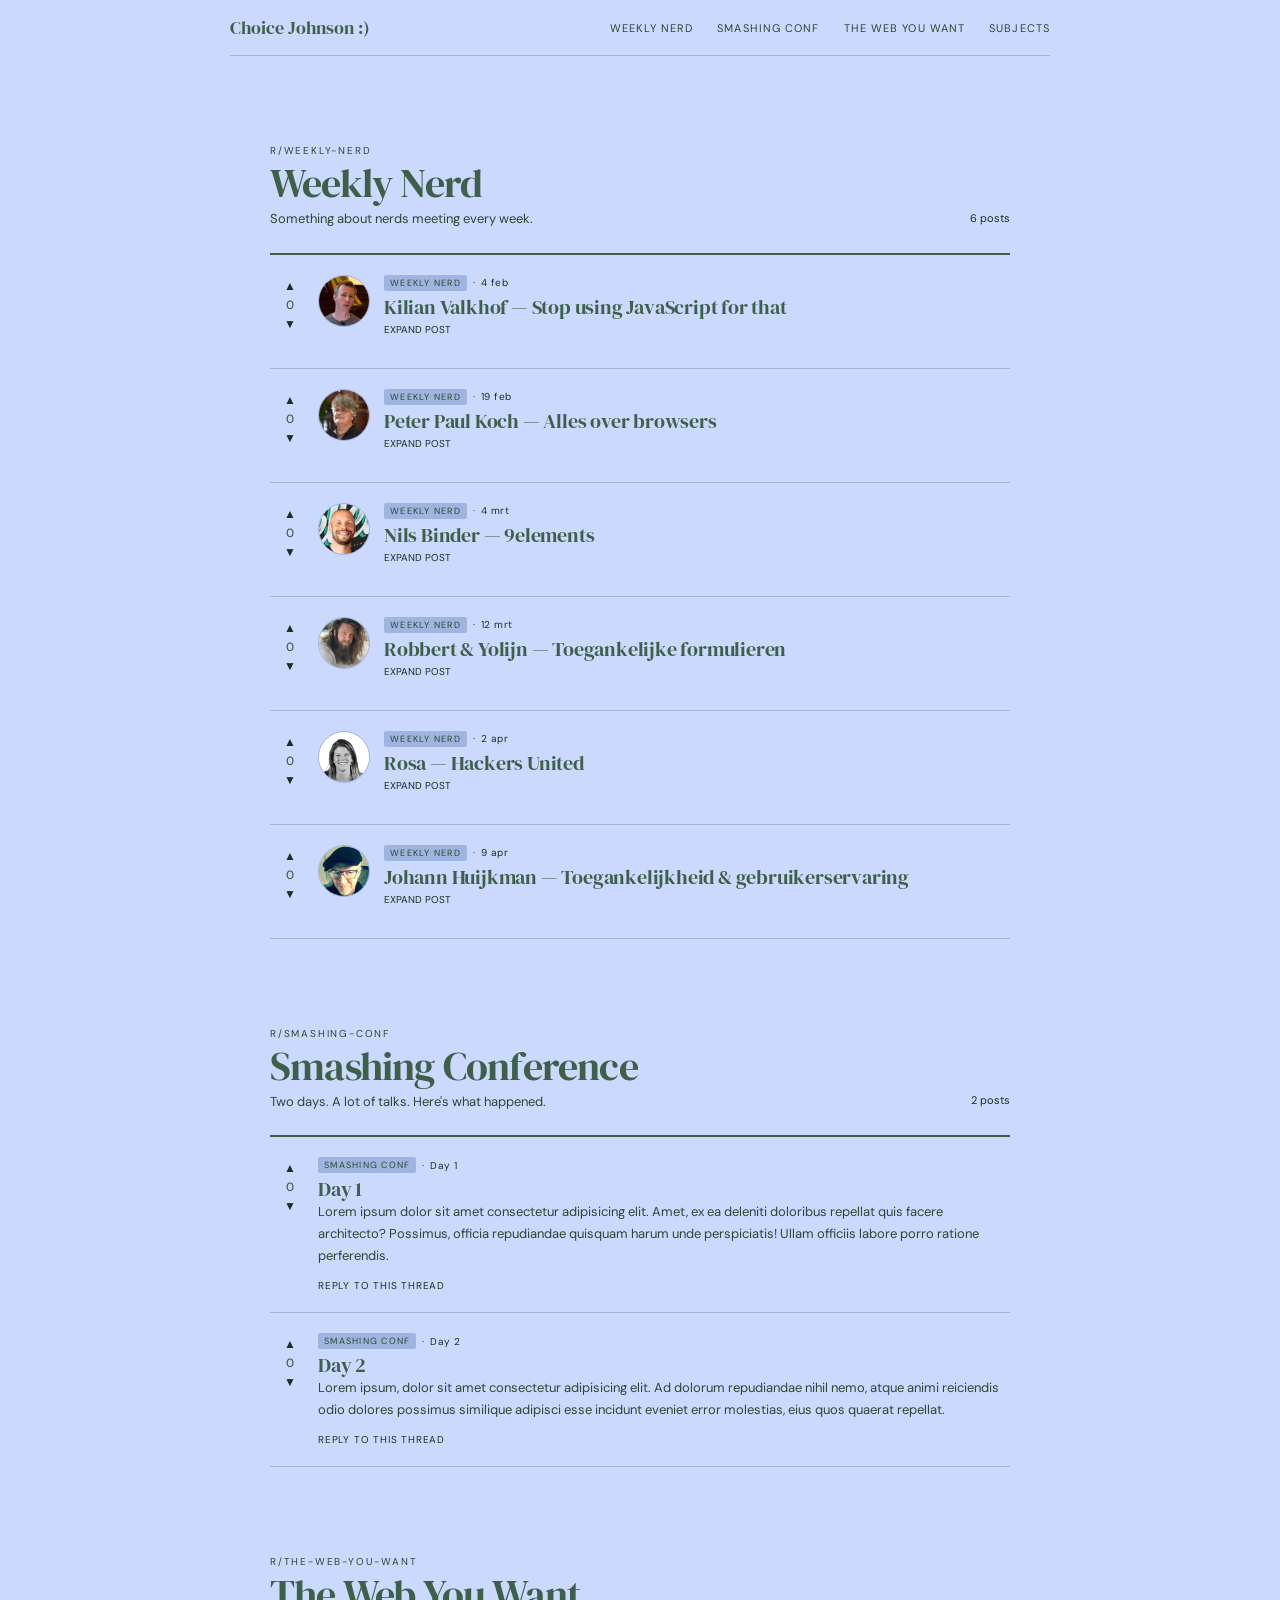
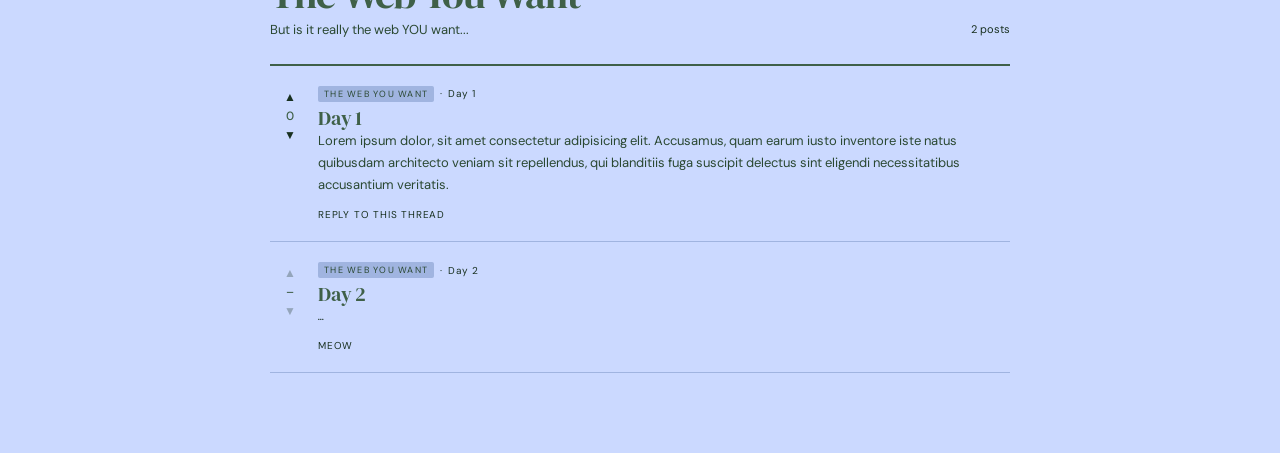
==== forum.html @ 533cb1b2 "13 mei" ====
<!DOCTYPE html>
<html lang="en">
<head>
  <meta charset="UTF-8">
  <meta name="viewport" content="width=device-width, initial-scale=1.0">
  <title>Meesterschap Choice Johnson</title>
  <link rel="preconnect" href="https://fonts.googleapis.com">
  <link rel="preconnect" href="https://fonts.gstatic.com" crossorigin>
  <link href="https://fonts.googleapis.com/css2?family=DM+Serif+Display:ital@0;1&family=DM+Sans:wght@300;400;500&display=swap" rel="stylesheet">
  <link rel="stylesheet" href="styles/forum.css">
  <link rel="icon" type="image/png" href="images/starcj.png">
</head>
<body>
    
  <nav id="nav">
    <a class="nav-logo" href="index.html">Choice Johnson :)</a>
    <div id="nav-links">
      <a class="nav-link" href="#weekly-nerd">Weekly Nerd</a>
      <a class="nav-link" href="#smashing">Smashing Conf</a>
      <a class="nav-link" href="#web-you-want">The Web You Want</a>
      <a class="nav-link" href="subjects.html">Subjects</a>
    </div>
    <input type="checkbox" id="nav-toggle" hidden>
    <label for="nav-toggle-mob" id="nav-hamburger" aria-label="Toggle menu"></label>
  </nav>

  <input type="checkbox" id="nav-toggle-mob" hidden>
  <div id="nav-mobile">
    <a class="nav-mobile-link" href="#weekly-nerd">Weekly Nerd</a>
    <a class="nav-mobile-link" href="#smashing">Smashing Conf</a>
    <a class="nav-mobile-link" href="#web-you-want">The Web You Want</a>
    <a class="nav-mobile-link" href="subjects.html">Subjects</a>
  </div>

  <main id="forum">

    <section class="board" id="weekly-nerd">
      <div class="board-header">
        <div class="board-meta">
          <span class="board-tag">r/weekly-nerd</span>
          <h2 class="board-title">Weekly Nerd</h2>
          <p class="board-desc">Something about nerds meeting every week.</p>
        </div>
        <div class="board-stats">
          <span>6 posts</span>
        </div>
      </div>

      <!-- Post 1 -->
      <article class="post" id="post-nerd-1">
        <div class="vote-col">
          <button class="vote-btn up" aria-label="Upvote" data-post="post-nerd-1" data-dir="up">▲</button>
          <span class="vote-count" data-post="post-nerd-1">0</span>
          <button class="vote-btn down" aria-label="Downvote" data-post="post-nerd-1" data-dir="down">▼</button>
        </div>
        <div class="post-body">
          <details class="post-details" name="nerd">
            <summary class="post-summary">
              <div class="post-header">
                <div class="speaker-photo-wrap">
                    <img src="images/kilian.png" alt="Kilian Valkhof">
                </div>
                <div class="post-meta-wrap">
                  <div class="post-meta">
                    <span class="post-tag">Weekly Nerd</span>
                    <span class="post-dot">·</span>
                    <span class="post-date">4 feb</span>
                  </div>
                  <h3 class="post-title">Kilian Valkhof — Stop using JavaScript for that</h3>
                  <p class="post-expand-hint"></p>
                </div>
              </div>
            </summary>
            <div class="post-notes">
              <p>Gebruik niet automatisch JavaScript voor alles. Veel functionaliteiten kunnen tegenwoordig gewoon met HTML en CSS. Hij verwees naar de Rule of Least Power:</p>
              <ol>
                <li>eerst HTML</li>
                <li>dan CSS</li>
                <li>pas daarna JavaScript</li>
              </ol>
              <p>JavaScript is krachtig, maar ook kwetsbaarder en zwaarder voor browsers.</p>
 
              <h4>Polypane</h4>
              <p>Tool van Kilian die helpt bij responsive design, gratis voor studenten. Ironisch genoeg is het gebouwd met JavaScript — dus hij is niet anti-JS.</p>
 
              <h4>React / JSX</h4>
              <p>Voor React developers: JSX is eigenlijk een dialect van HTML.</p>
 
              <h4>Custom switches</h4>
              <p>Veel developers bouwen switches met JavaScript (divs + onclick), maar dit kan gewoon met HTML/CSS:</p>
              <ul>
                <li><code>checkbox</code> input gebruiken</li>
                <li><code>appearance: none</code> verwijdert standaard styling</li>
                <li><code>::before</code> voor custom styling</li>
                <li><code>:checked</code> voor actieve state</li>
                <li><code>:focus</code> voor toetsenbordgebruik</li>
              </ul>
              <p>Gebruik niet zomaar <code>outline: none</code> zonder alternatief. Safari heeft zelfs een ingebouwde switch-stijl.</p>
 
              <h4>Smooth scrolling / page transitions</h4>
              <p>Vroeger vaak gedaan met jQuery. Nu kan het simpel met CSS: <code>scroll-behavior: smooth</code>. Gebruik ook <code>prefers-reduced-motion</code> voor mensen die gevoelig zijn voor animaties.</p>
 
              <h4>Accordions</h4>
              <p>Gebruik <code>&lt;details&gt;</code> om content te verbergen/tonen en <code>&lt;summary&gt;</code> als de altijd zichtbare klikbare titel. Voordelen: werkt zonder JavaScript, toegankelijker, met CSS aanpasbaar. Je kunt het pijltje aanpassen via <code>::marker</code>.</p>
 
              <h4>Dialog</h4>
              <p><code>&lt;dialog&gt;</code> kan modals vervangen. Nog soms een klein beetje JavaScript nodig, standaard verborgen, kan geanimeerd worden met <code>@starting-style</code>.</p>
 
              <h4>Field sizing</h4>
              <p>Maakt inputvelden automatisch even groot als hun content. Werkt momenteel in Google Chrome en Safari.</p>
 
              <h4>Select styling</h4>
              <p>Select-elementen waren vroeger lastig te stylen. Nieuwe mogelijkheden: <code>::picker(select)</code> en <code>appearance: base-select</code>. Hiermee kun je dropdowns beter stylen zonder functionaliteit te verliezen. Werkt momenteel vooral in Google Chrome.</p>
 
              <h4>Scroll-driven animations</h4>
              <p>Animaties kunnen nu gekoppeld worden aan scrollgedrag via CSS in plaats van JavaScript.</p>
 
              <h4>Belangrijkste takeaway</h4>
              <p>Gebruik JavaScript alleen wanneer het echt nodig is. Moderne HTML en CSS kunnen veel meer dan developers vaak denken.</p>
            </div>
            <div class="post-footer">
              <span class="post-footer-item">Reply to this thread</span>
            </div>
          </details>
        </div>
      </article>

      <!-- Post 2 -->
      <article class="post" id="post-nerd-2">
        <div class="vote-col">
          <button class="vote-btn up" aria-label="Upvote" data-post="post-nerd-2" data-dir="up">▲</button>
          <span class="vote-count" data-post="post-nerd-2">0</span>
          <button class="vote-btn down" aria-label="Downvote" data-post="post-nerd-2" data-dir="down">▼</button>
        </div>
        <div class="post-body">
          <details class="post-details" name="nerd">
            <summary class="post-summary">
              <div class="post-header">
                <div class="speaker-photo-wrap">
                    <img src="images/peter.png" alt="Peter Paul Koch">
                </div>
                <div class="post-meta-wrap">
                  <div class="post-meta">
                    <span class="post-tag">Weekly Nerd</span>
                    <span class="post-dot">·</span>
                    <span class="post-date">19 feb</span>
                  </div>
                  <h3 class="post-title">Peter Paul Koch — Alles over browsers</h3>
                  <p class="post-expand-hint"></p>
                </div>
              </div>
            </summary>
            <div class="post-notes">
              <p>Browsers verbinden gebruikers met het web en moeten verschillende dingen kunnen verwerken:</p>
              <ul>
                <li>HTML → structuur van een pagina</li>
                <li>CSS → styling en layout</li>
                <li>DOM → programmeerbare versie van HTML voor JavaScript</li>
                <li>AOM → toegankelijkheid voor bijvoorbeeld screenreaders</li>
                <li>Browser interface → tabs, zoekbalk etc.</li>
                <li>JavaScript engine → voert JavaScript uit (apart van de rendering engine)</li>
              </ul>
 
              <h4>DOM</h4>
              <p>De DOM is HTML die door JavaScript aangepast kan worden. Als je JavaScript in de browser gebruikt, werk je meestal met de DOM. In Node.js gebruik je meestal geen DOM.</p>
 
              <h4>Parser</h4>
              <p>Een parser leest code (zoals HTML, CSS en JavaScript) en bepaalt wat alles betekent.</p>
 
              <h4>Layout</h4>
              <p>De layout engine bepaalt waar elementen staan en hoe groot ze zijn. Layout opnieuw berekenen kost veel performance en kan zorgen voor verspringende elementen ("popcorn layout").</p>
 
              <h4>Rendering engine</h4>
              <p>Verwerkt HTML en CSS, bouwt de DOM en AOM op en rendert de pagina. Eén rendering engine kan door meerdere browsers worden gebruikt, zoals Blink/Chromium bij:</p>
              <ul>
                <li>Google Chrome</li>
                <li>Microsoft Edge</li>
                <li>Opera</li>
                <li>Arc Browser</li>
              </ul>
 
              <h4>Core vs DOM</h4>
              <ul>
                <li>Core JavaScript = basis van de programmeertaal</li>
                <li>DOM = manier waarop JavaScript HTML-elementen aanpast</li>
              </ul>
 
              <h4>Render blocking</h4>
              <p>CSS en JavaScript kunnen het laden van HTML tijdelijk stoppen. Bij scripts kun je dit verbeteren met:</p>
              <ul>
                <li>normaal script → doe het nu</li>
                <li>defer → doe het later</li>
                <li>async → doe het wanneer het uitkomt</li>
              </ul>
              <p>Gebruik meestal defer of async.</p>
 
              <h4>Backward compatibility</h4>
              <p>Browsers blijven oude code ondersteunen zodat oude websites blijven werken, zoals:</p>
              <ul>
                <li>geen doctype</li>
                <li>&lt;body bgcolor=""&gt;</li>
                <li>&lt;frameset&gt;</li>
              </ul>
 
              <h4>Browser als platform</h4>
              <p>Douglas Crockford noemde browsers: "The most hostile development platforms in the world" — omdat browsers rekening moeten houden met oude systemen, nieuwe technologie, verschillende apparaten en performance.</p>
 
              <h4>Browsergeschiedenis</h4>
              <ul>
                <li>1990: eerste browser door Tim Berners-Lee</li>
                <li>1993: NCSA Mosaic → afbeeldingen</li>
                <li>1994: Netscape Navigator</li>
                <li>1995: Internet Explorer en Opera</li>
                <li>2003: Safari</li>
                <li>2004: Mozilla Firefox</li>
                <li>2008: Google Chrome</li>
                <li>2024: Ladybird</li>
              </ul>
 
              <h4>Kernpunt</h4>
              <p>Browsers lijken simpel, maar doen veel achter de schermen: code lezen, pagina's opbouwen, toegankelijkheid regelen en oude websites blijven ondersteunen.</p>
            </div>
            <div class="post-footer">
              <span class="post-footer-item">Reply to this thread</span>
            </div>
          </details>
        </div>
      </article>

      <!-- Post 3 -->
      <article class="post" id="post-nerd-3">
        <div class="vote-col">
          <button class="vote-btn up" aria-label="Upvote" data-post="post-nerd-3" data-dir="up">▲</button>
          <span class="vote-count" data-post="post-nerd-3">0</span>
          <button class="vote-btn down" aria-label="Downvote" data-post="post-nerd-3" data-dir="down">▼</button>
        </div>
        <div class="post-body">
          <details class="post-details" name="nerd">
            <summary class="post-summary">
              <div class="post-header">
                <div class="speaker-photo-wrap">
                <img src="images/nils.png" alt="Nils Binder">
                </div>
                <div class="post-meta-wrap">
                  <div class="post-meta">
                    <span class="post-tag">Weekly Nerd</span>
                    <span class="post-dot">·</span>
                    <span class="post-date">4 mrt</span>
                  </div>
                  <h3 class="post-title">Nils Binder — 9elements</h3>
                  <p class="post-expand-hint"></p>
                </div>
              </div>
            </summary>
            <div class="post-notes">
              <p>Nils Binder is UX designer en frontend developer bij 9elements. Zijn talk ging over hoe je creativiteit kunt combineren met de meer gestructureerde werkwijze van bedrijven.</p>
 
              <h4>Design tools door de jaren heen</h4>
              <p>Vroeger werden websites vaak ontworpen in Adobe Photoshop, wat minder aansloot op hoe websites daadwerkelijk gebouwd werden. Nu wordt veel gewerkt met Figma, wat meer lijkt op hoe CSS werkt omdat het beter inspeelt op layouts en componenten.</p>
              <p>Hij maakte ook een grap dat Tailwind + ChatGPT + Figma de "holy trinity of boredom" is, omdat veel websites daardoor op elkaar gaan lijken.</p>
 
              <h4>Denk in onderdelen, niet pixels</h4>
              <p>In plaats van obsessief naar pixels te kijken, moet je kijken naar grotere onderdelen en componenten van een design.</p>
              <ul>
                <li>focus op structuur</li>
                <li>focus op herbruikbare onderdelen</li>
                <li>niet op perfecte pixel placement</li>
              </ul>
 
              <h4>CSS Grid & whitespace</h4>
              <p>Hij liet zien hoe je de <code>fr</code> unit in CSS Grid kunt gebruiken om witruimte beter te verdelen binnen layouts. Dit maakt layouts flexibeler.</p>
 
              <h4>Creatieve CSS voorbeelden</h4>
              <p>Hij liet een soort flipbook-effect zien dat gemaakt werd met afbeeldingen, CSS animations en de <code>steps()</code> function. Dit zorgde voor een frame-by-frame animatie effect.</p>
 
              <h4>Subgrid</h4>
              <p>Hij besprak ook subgrid: een grid binnen een ander grid waardoor child elementen dezelfde grid structuur kunnen volgen. Dit helpt bij consistente layouts.</p>
 
              <h4>Handige selectors</h4>
              <p>De CSS <code>::first-line</code> selector kwam ook voorbij. Hiermee kun je alleen de eerste regel van tekst stylen.</p>
 
              <h4>View Transitions</h4>
              <p>Hij noemde ook de View Transitions API, waarmee je soepelere overgangen tussen verschillende pagina's kunt maken.</p>
 
              <h4>Websites/projecten</h4>
              <ul>
                <li>bonabry.de</li>
                <li>9elements / bonamic.de</li>
              </ul>
 
              <h4>Belangrijkste takeaway</h4>
              <p>CSS wordt steeds krachtiger waardoor je creatievere websites kunt maken zonder afhankelijk te zijn van zware design tools of JavaScript. Denk meer in systemen en componenten in plaats van losse pixels.</p>
            </div>
            <div class="post-footer">
              <span class="post-footer-item">Reply to this thread</span>
            </div>
          </details>
        </div>
      </article>

      <!-- Post 4 -->
      <article class="post" id="post-nerd-4">
        <div class="vote-col">
          <button class="vote-btn up" aria-label="Upvote" data-post="post-nerd-4" data-dir="up">▲</button>
          <span class="vote-count" data-post="post-nerd-4">0</span>
          <button class="vote-btn down" aria-label="Downvote" data-post="post-nerd-4" data-dir="down">▼</button>
        </div>
        <div class="post-body">
          <details class="post-details" name="nerd">
            <summary class="post-summary">
              <div class="post-header">
                <div class="speaker-photo-wrap">
                    <img src="images/robbert.png" alt="Robbert">
                </div>
                <div class="post-meta-wrap">
                  <div class="post-meta">
                    <span class="post-tag">Weekly Nerd</span>
                    <span class="post-dot">·</span>
                    <span class="post-date">12 mrt</span>
                  </div>
                  <h3 class="post-title">Robbert & Yolijn — Toegankelijke formulieren</h3>
                  <p class="post-expand-hint"></p>
                </div>
              </div>
            </summary>
            <div class="post-notes">
              <p>Een formulier moet een duidelijke flow hebben:</p>
              <ol>
                <li>introductie/uitleg</li>
                <li>benodigde informatie invullen</li>
                <li>gebruiker laat gegevens controleren</li>
                <li>foutmeldingen tonen na verzenden</li>
                <li>duidelijke bevestiging na succesvolle verzending</li>
              </ol>
 
              <h4>Introductie</h4>
              <p>Maak vooraf duidelijk:</p>
              <ul>
                <li>hoe lang het formulier duurt (bijv. 5 minuten)</li>
                <li>hoeveel stappen er zijn (Stap 1 van 4)</li>
                <li>of gebruikers nog documenten moeten opsturen</li>
              </ul>
              <p>De tijdsinschatting moet realistisch zijn.</p>
 
              <h4>Validatie & feedback</h4>
              <p>Bij fouten: rode outlines, duidelijke foutmeldingstekst, samenvatting van fouten na verzenden. Bij succes: groene feedback, duidelijke bevestiging, uitleg over vervolgstappen.</p>
 
              <h4>Vraag alleen noodzakelijke informatie</h4>
              <ul>
                <li>geslacht is vaak niet nodig</li>
                <li>vraag geen e-mailadres twee keer</li>
                <li>gebruik geen onduidelijke afkortingen</li>
                <li>leg uit waarom informatie nodig is</li>
              </ul>
 
              <h4>Labels & inputvelden</h4>
              <ul>
                <li>zet labels boven invoervelden</li>
                <li>maak labels klikbaar door ze aan inputs te koppelen</li>
                <li>houd labels kort en duidelijk</li>
                <li>placeholders zijn geen vervanging voor labels</li>
                <li>gebruik liever "verplicht/niet verplicht" dan alleen een *</li>
              </ul>
              <p>Voorbeeld: <code>Voornaam</code> is beter dan <code>voorna(a)m(en)</code></p>
 
              <h4>Design richtlijnen</h4>
              <ul>
                <li>duidelijke kleurcontrasten</li>
                <li>klikbare elementen minimaal 44×44px</li>
                <li>buttons aan het begin van een regel</li>
                <li>voortgang altijd bovenaan tonen</li>
                <li>consistente navigatie (volgende, vorige, annuleren)</li>
              </ul>
 
              <h4>Gebruiksgemak</h4>
              <ul>
                <li>automatisch invullen ondersteunen</li>
                <li>copy/paste toestaan</li>
                <li>browser autocomplete ondersteunen</li>
                <li>voldoende witruimte houden voor autocomplete menu's</li>
                <li>belangrijke uitleg zichtbaar houden</li>
              </ul>
              <p><code>aria-describedby</code> kan gebruikt worden voor extra uitleg.</p>
 
              <h4>Controle stap</h4>
              <p>Laat gebruikers altijd hun ingevulde gegevens controleren voordat ze definitief verzenden.</p>
 
              <h4>CSS sizing</h4>
              <p>Gebruik liever <code>inline-size</code> en <code>block-size</code> in plaats van <code>width</code> en <code>height</code>.</p>
 
              <h4>Flexibele validatie</h4>
              <ul>
                <li>geef maximale tekens duidelijk aan</li>
                <li>voorkom onnodige restricties</li>
                <li>accepteer meerdere invoerformaten</li>
              </ul>
              <p>Bijvoorbeeld postcode met of zonder spatie.</p>
 
              <h4>Toetsenbord toegankelijkheid</h4>
              <p>Een formulier moet volledig zonder muis werken: <code>tab</code>, <code>shift + tab</code>, pijltjestoetsen. Daarnaast: logische tabvolgorde, duidelijke focus states en radio buttons bedienbaar met pijltjes.</p>
 
              <h4>Screenreaders & toegankelijkheid</h4>
              <p>Test formulieren met echte gebruikers. Screenreaders moeten kunnen voorlezen: labels, beschrijvingen, verplichte velden, foutmeldingen, formulierstappen en bevestiging na verzending. Feedback moet helpen, niet storend zijn.</p>
            </div>
            <div class="post-footer">
              <span class="post-footer-item">Reply to this thread</span>
            </div>
          </details>
        </div>
      </article>

      <!-- Post 5 -->
      <article class="post" id="post-nerd-5">
        <div class="vote-col">
          <button class="vote-btn up" aria-label="Upvote" data-post="post-nerd-5" data-dir="up">▲</button>
          <span class="vote-count" data-post="post-nerd-5">0</span>
          <button class="vote-btn down" aria-label="Downvote" data-post="post-nerd-5" data-dir="down">▼</button>
        </div>
        <div class="post-body">
          <details class="post-details" name="nerd">
            <summary class="post-summary">
              <div class="post-header">
                <div class="speaker-photo-wrap">
                    <img src="images/rosa.png" alt="Rosa">
                </div>
                <div class="post-meta-wrap">
                  <div class="post-meta">
                    <span class="post-tag">Weekly Nerd</span>
                    <span class="post-dot">·</span>
                    <span class="post-date">2 apr</span>
                  </div>
                  <h3 class="post-title">Rosa — Hackers United</h3>
                  <p class="post-expand-hint"></p>
                </div>
              </div>
            </summary>
            <div class="post-notes">
              <p>Rosa sprak over digitale onafhankelijkheid en duurzaamheid binnen technologie.</p>
 
              <h4>Planned obsolescence</h4>
              <p>Apparaten worden steeds moeilijker te repareren of gaan sneller "verouderd" aanvoelen. Dit zorgt ervoor dat mensen:</p>
              <ul>
                <li>sneller nieuwe apparaten kopen</li>
                <li>afhankelijker worden van grote techbedrijven</li>
                <li>minder controle hebben over hun eigen apparaten</li>
              </ul>
              <p>Ze koppelde dit aan de afhankelijkheid van vooral Amerikaanse Big Tech bedrijven.</p>
 
              <h4>Cloud en servers</h4>
              <p>De "cloud" is eigenlijk gewoon een plek waar websites en diensten gehost worden, vaak zonder dat gebruikers daar veel controle over hebben. Een server is in principe:</p>
              <ul>
                <li>een computer</li>
                <li>verbonden aan een router</li>
                <li>die informatie opslaat</li>
                <li>en verstuurt naar gebruikers</li>
              </ul>
 
              <h4>Duurzamere hosting</h4>
              <p>Node9 werd genoemd als voorbeeld van een meer eco-driven server/initiatief.</p>
 
              <h4>Static Site Generators</h4>
              <p>Static site generators kunnen duurzamer zijn omdat ze minder serverkracht nodig hebben.</p>
              <ul>
                <li>minder belasting op servers</li>
                <li>als alles faalt blijft markdown vaak nog leesbaar</li>
                <li>overzichtelijke code</li>
              </ul>
              <p>Voorbeeld: <code>Eleventy (11ty)</code></p>
 
              <h4>Zelf hosten</h4>
              <p>Rosa moedigde aan om meer zelf te hosten, zoals Git repositories, messaging platforms en websites. Zo word je minder afhankelijk van grote platforms.</p>
 
              <h4>DIY / DIWO</h4>
              <p>DIY (Do It Yourself) en DIWO (Do It With Others) stonden centraal: zelf leren maken, maar ook samen kennis delen. Er werden ook community avonden genoemd zoals donderdagavond en vrijdag sociale avond.</p>
            </div>
            <div class="post-footer">
              <span class="post-footer-item">Reply to this thread</span>
            </div>
          </details>
        </div>
      </article>

      <!-- Post 6 -->
      <article class="post" id="post-nerd-6">
        <div class="vote-col">
          <button class="vote-btn up" aria-label="Upvote" data-post="post-nerd-6" data-dir="up">▲</button>
          <span class="vote-count" data-post="post-nerd-6">0</span>
          <button class="vote-btn down" aria-label="Downvote" data-post="post-nerd-6" data-dir="down">▼</button>
        </div>
        <div class="post-body">
          <details class="post-details" name="nerd">
            <summary class="post-summary">
              <div class="post-header">
                <div class="speaker-photo-wrap">
                    <img src="images/johan.png" alt="Johann Huijkman">
                </div>
                <div class="post-meta-wrap">
                  <div class="post-meta">
                    <span class="post-tag">Weekly Nerd</span>
                    <span class="post-dot">·</span>
                    <span class="post-date">9 apr</span>
                  </div>
                  <h3 class="post-title">Johann Huijkman — Toegankelijkheid & gebruikerservaring </h3>
                  <p class="post-expand-hint"></p>
                </div>
              </div>
            </summary>
            <div class="post-notes">
              <p>"Je gaat het pas zien als je het doorhebt." En: "Je hoort het pas als je luistert."</p>
              <p>De kern van de talk: toegankelijkheid begrijp je pas echt wanneer je luistert naar mensen die er dagelijks mee te maken hebben.</p>
 
              <h4>WCAG principes</h4>
              <p>De vier basisprincipes van WCAG:</p>
              <ul>
                <li>Perceivable → content moet waarneembaar zijn</li>
                <li>Operable → website moet bedienbaar zijn</li>
                <li>Understandable → informatie moet begrijpelijk zijn</li>
                <li>Robust → moet werken op verschillende technologieën/hulpmiddelen</li>
              </ul>
              <p>WCAG is een handig hulpmiddel, maar niet de enige manier om een website toegankelijk te maken. Belangrijk: test ook met echte gebruikers.</p>
 
              <h4>Screenreaders & alt-tekst</h4>
              <p>Maak geen onnodige aanpassingen zonder kennis. Praat met mensen die al screenreaders gebruiken, want veel functies bestaan al. Niet elke afbeelding heeft uitgebreide alt-tekst nodig — als de afbeelding decoratief is mag deze leeg zijn (<code>alt=""</code>).</p>
 
              <h4>Martijn — kan bijna niets zien</h4>
              <p>Problemen: knoppen zonder duidelijke hover/focus states, cookie banners waarbij scrollen niet werkt, slecht contrast, captcha's.</p>
              <p>Wat helpt: korte en duidelijke tekst, schaalbare content, goed contrast, informatie logisch groeperen, duidelijke focus indicatoren.</p>
 
              <h4>Nauduah — beperkte mobiliteit</h4>
              <p>Problemen: felle kleuren, te veel informatie tegelijk, slechte concentratie door drukke interfaces, lang moeten zoeken naar informatie.</p>
              <p>Wat helpt: duidelijke structuur, informatie gegroepeerd, visueel rustige websites, dark mode, gegevens kunnen opslaan.</p>
 
              <h4>Guido — autisme</h4>
              <p>Problemen: te veel visuele en audio prikkels, harde advertenties, te veel informatie, onduidelijke formuleringen.</p>
              <p>Wat helpt: rustige layouts, voorspelbaarheid, duidelijke instructies, concrete tekst, weinig afleiding.</p>
 
              <h4>Toepassing op eigen project</h4>
              <p>Denk na waarom gebruikers met verschillende behoeften mogelijk afhaken bij jouw eigen project en hoe je dat kunt verbeteren.</p>
            </div>
            <div class="post-footer">
              <span class="post-footer-item">Reply to this thread</span>
            </div>
          </details>
        </div>
      </article>

    </section>

    <!-- 
         SMASHING CONF -->
    <section class="board" id="smashing">
      <div class="board-header">
        <div class="board-meta">
          <span class="board-tag">r/smashing-conf</span>
          <h2 class="board-title">Smashing Conference</h2>
          <p class="board-desc">Two days. A lot of talks. Here's what happened.</p>
        </div>
        <div class="board-stats">
          <span>2 posts</span>
        </div>
      </div>

      <!-- Day 1 -->
      <article class="post" id="post-smashing-1">
        <div class="vote-col">
          <button class="vote-btn up" aria-label="Upvote" data-post="post-smashing-1" data-dir="up">▲</button>
          <span class="vote-count" data-post="post-smashing-1">0</span>
          <button class="vote-btn down" aria-label="Downvote" data-post="post-smashing-1" data-dir="down">▼</button>
        </div>
        <div class="post-body">
          <div class="post-meta">
            <span class="post-tag">Smashing Conf</span>
            <span class="post-dot">·</span>
            <span class="post-date">Day 1</span>
          </div>
          <h3 class="post-title">Day 1</h3>
          <div class="post-notes">
            <p>Lorem ipsum dolor sit amet consectetur adipisicing elit. Amet, ex ea deleniti doloribus repellat quis facere architecto? Possimus, officia repudiandae quisquam harum unde perspiciatis! Ullam officiis labore porro ratione perferendis.</p>
          </div>
          <div class="post-footer">
            <span class="post-footer-item">Reply to this thread</span>
          </div>
        </div>
      </article>

      <!-- Day 2 -->
      <article class="post" id="post-smashing-2">
        <div class="vote-col">
          <button class="vote-btn up" aria-label="Upvote" data-post="post-smashing-2" data-dir="up">▲</button>
          <span class="vote-count" data-post="post-smashing-2">0</span>
          <button class="vote-btn down" aria-label="Downvote" data-post="post-smashing-2" data-dir="down">▼</button>
        </div>
        <div class="post-body">
          <div class="post-meta">
            <span class="post-tag">Smashing Conf</span>
            <span class="post-dot">·</span>
            <span class="post-date">Day 2</span>
          </div>
          <h3 class="post-title">Day 2</h3>
          <div class="post-notes">
            <p>Lorem ipsum, dolor sit amet consectetur adipisicing elit. Ad dolorum repudiandae nihil nemo, atque animi reiciendis odio dolores possimus similique adipisci esse incidunt eveniet error molestias, eius quos quaerat repellat.</p>
          </div>
          <div class="post-footer">
            <span class="post-footer-item">Reply to this thread</span>
          </div>
        </div>
      </article>

    </section>

    <!--
         THE WEB YOU WANT-->
    <section class="board" id="web-you-want">
      <div class="board-header">
        <div class="board-meta">
          <span class="board-tag">r/the-web-you-want</span>
          <h2 class="board-title">The Web You Want</h2>
          <p class="board-desc">But is it really the web YOU want...</p>
        </div>
        <div class="board-stats">
          <span>2 posts</span>
        </div>
      </div>

      <!-- Day 1 -->
      <article class="post" id="post-web-1">
        <div class="vote-col">
          <button class="vote-btn up" aria-label="Upvote" data-post="post-web-1" data-dir="up">▲</button>
          <span class="vote-count" data-post="post-web-1">0</span>
          <button class="vote-btn down" aria-label="Downvote" data-post="post-web-1" data-dir="down">▼</button>
        </div>
        <div class="post-body">
          <div class="post-meta">
            <span class="post-tag">The Web You Want</span>
            <span class="post-dot">·</span>
            <span class="post-date">Day 1</span>
          </div>
          <h3 class="post-title">Day 1</h3>
          <div class="post-notes">
            <p>Lorem ipsum dolor, sit amet consectetur adipisicing elit. Accusamus, quam earum iusto inventore iste natus quibusdam architecto veniam sit repellendus, qui blanditiis fuga suscipit delectus sint eligendi necessitatibus accusantium veritatis.</p>
          </div>
          <div class="post-footer">
            <span class="post-footer-item">Reply to this thread</span>
          </div>
        </div>
      </article>

      <!-- Day 2 -->
      <article class="post post--locked" id="post-web-2" aria-disabled="true">
        <div class="vote-col">
          <button class="vote-btn up" aria-label="Upvote" disabled>▲</button>
          <span class="vote-count">–</span>
          <button class="vote-btn down" aria-label="Downvote" disabled>▼</button>
        </div>
        <div class="post-body">
          <div class="post-meta">
            <span class="post-tag">The Web You Want</span>
            <span class="post-dot">·</span>
            <span class="post-date">Day 2</span>
          </div>
          <h3 class="post-title">Day 2</h3>
          <div class="post-notes post-notes--locked">
            <p class="locked-msg">...</p>
          </div>
          <div class="post-footer">
            <span class="post-footer-item">meow</span>
          </div>
        </div>
      </article>

    </section>

  </main>

  <script src="script/palette.js"></script>
  <script src="script/forum.js"></script>
</body>
</html>
---- styles/forum.css ----
@import url('https://fonts.googleapis.com/css2?family=DM+Serif+Display:ital@0;1&family=DM+Sans:wght@300;400;500&display=swap');

:root {
  --color-bg:          #f5f4f0;
  --color-bg-hover:    #ece9e3;
  --color-bg-grid:     #ddd;
  --color-text:        #111;
  --color-text-muted:  #888;
  --color-text-dim:    #aaa;
  --color-text-faint:  #ccc;
  --color-border:      #111;
  --color-border-ui:   #e0e0dc;
  --color-border-nav:  #ddd;
  --color-bar-bg:      #111;
  --color-bar-text:    #f5f4f0;
  --color-shadow:      #111;

  --color-up:          #e05a6a;
  --color-down:        #888;

  --font-serif: 'DM Serif Display', serif;
  --font-sans:  'DM Sans', sans-serif;

  --nav-height: 56px;
  --content-max: 740px;
}


*, *::before, *::after {
  margin: 0;
  padding: 0;
  box-sizing: border-box;
}

html {
  scroll-behavior: smooth;
}

body {
  background: var(--color-bg);
  font-family: var(--font-sans);
  color: var(--color-text);
  overflow-x: hidden;
}

a {
  color: inherit;
  text-decoration: none;
}


#nav {
  position: sticky;
  top: 0;
  z-index: 100;
  height: var(--nav-height);
  background: var(--color-bg);
  border-bottom: 1px solid var(--color-border-nav);
  display: flex;
  align-items: center;
  padding: 0 24px;
  gap: 24px;
}

.nav-logo {
  font-family: var(--font-serif);
  font-size: 18px;
  color: var(--color-text);
  white-space: nowrap;
  flex-shrink: 0;
  transition: opacity 0.15s;
}

.nav-logo:hover { opacity: 0.6; }

#nav-links {
  display: none;
  flex: 1;
  justify-content: flex-end;
  gap: 24px;
}

.nav-link {
  font-size: 11px;
  letter-spacing: 0.1em;
  text-transform: uppercase;
  color: var(--color-text-muted);
  transition: color 0.15s;
}

.nav-link:hover { color: var(--color-text); }

#nav-hamburger {
  display: block;
  font-size: 18px;
  cursor: pointer;
  color: var(--color-text);
  margin-left: auto;
  line-height: 1;
  padding: 4px;
}

#nav-mobile {
  display: none;
  position: sticky;
  top: var(--nav-height);
  z-index: 99;
  background: var(--color-bg);
  border-bottom: 1px solid var(--color-border-nav);
  flex-direction: column;
}

#nav-toggle-mob:checked ~ #nav-mobile {
  display: flex;
}

#nav-hamburger::before {
    content: '☰';
  }
  
  #nav-toggle-mob:checked ~ nav #nav-hamburger::before {
    content: '✕';
  }

.nav-mobile-link {
  padding: 14px 24px;
  font-size: 13px;
  letter-spacing: 0.08em;
  text-transform: uppercase;
  color: var(--color-text-muted);
  border-bottom: 1px solid var(--color-border-nav);
  transition: background 0.1s;
}

.nav-mobile-link:hover {
  background: var(--color-bg-hover);
  color: var(--color-text);
}


#forum {
  max-width: var(--content-max);
  margin: 0 auto;
  padding: 0 16px 80px;
}


.board {
  margin-top: 56px;
}

.board-header {
  padding: 24px 0 20px;
  border-bottom: 2px solid var(--color-border);
  display: flex;
  align-items: flex-end;
  justify-content: space-between;
  gap: 16px;
  margin-bottom: 0;
}

.board-tag {
  font-size: 10px;
  letter-spacing: 0.18em;
  text-transform: uppercase;
  color: var(--color-text-muted);
  display: block;
  margin-bottom: 6px;
}

.board-title {
  font-family: var(--font-serif);
  font-size: clamp(28px, 5vw, 40px);
  font-weight: 400;
  color: var(--color-text);
  line-height: 1;
  letter-spacing: -0.02em;
}

.board-desc {
  font-size: 13px;
  color: var(--color-text-muted);
  margin-top: 6px;
  line-height: 1.5;
}

.board-stats {
  display: flex;
  gap: 6px;
  font-size: 11px;
  color: var(--color-text-dim);
  white-space: nowrap;
  align-items: center;
  flex-shrink: 0;
  padding-bottom: 4px;
}


.post {
  display: flex;
  gap: 0;
  border-bottom: 1px solid var(--color-border-nav);
  padding: 20px 0;
  transition: background 0.12s;
}

.post:hover {
  background: var(--color-bg-hover);
  margin: 0 -12px;
  padding: 20px 12px;
  border-radius: 4px;
}


.post--locked:hover {
  background: transparent;
  margin: 0;
  padding: 20px 0;
}


.vote-col {
  display: flex;
  flex-direction: column;
  align-items: center;
  gap: 4px;
  min-width: 40px;
  padding-top: 2px;
  flex-shrink: 0;
}

.vote-btn {
  background: none;
  border: none;
  cursor: pointer;
  font-size: 12px;
  color: var(--color-text-dim);
  padding: 3px 6px;
  border-radius: 3px;
  transition: color 0.12s, background 0.12s;
  line-height: 1;
}

.vote-btn:hover:not(:disabled) {
  color: var(--color-text);
  background: var(--color-border-nav);
}

.vote-btn.up.voted {
  color: var(--color-up);
}

.vote-btn.down.voted {
  color: var(--color-text-muted);
}

.vote-btn:disabled {
  cursor: default;
  opacity: 0.3;
}

.vote-count {
  font-family: var(--font-sans);
  font-size: 12px;
  font-weight: 500;
  color: var(--color-text);
  min-width: 20px;
  text-align: center;
  line-height: 1;
}

.vote-count.positive { color: var(--color-up); }
.vote-count.negative { color: var(--color-text-muted); }


.post-body {
  flex: 1;
  min-width: 0;
  padding-left: 8px;
}

.post-header {
  display: flex;
  gap: 14px;
  align-items: flex-start;
  margin-bottom: 12px;
}

.speaker-photo-wrap {
  width: 52px;
  height: 52px;
  border-radius: 50%;
  overflow: hidden;
  flex-shrink: 0;
  border: 1px solid var(--color-border-nav);
}

.speaker-photo-wrap img {
  width: 100%;
  height: 100%;
  object-fit: cover;
  display: block;
}

.post-meta-wrap {
  flex: 1;
  min-width: 0;
}

.post-meta {
  display: flex;
  align-items: center;
  gap: 6px;
  margin-bottom: 4px;
}

.post-tag {
  font-size: 9px;
  letter-spacing: 0.14em;
  text-transform: uppercase;
  color: var(--color-text-muted);
  background: var(--color-border-nav);
  padding: 2px 6px;
  border-radius: 2px;
}

.post-dot {
  color: var(--color-text-dim);
  font-size: 10px;
}

.post-date {
  font-size: 10px;
  color: var(--color-text-dim);
  letter-spacing: 0.05em;
}

.post-title {
  font-family: var(--font-serif);
  font-size: clamp(16px, 2.5vw, 20px);
  font-weight: 400;
  color: var(--color-text);
  line-height: 1.2;
  letter-spacing: -0.01em;
}

.post-speaker-sub {
  font-size: 11px;
  color: var(--color-text-dim);
  margin-top: 3px;
}


.post-notes {
  font-size: 13px;
  color: var(--color-text-muted);
  line-height: 1.7;
  margin-bottom: 12px;
}

.post-notes p + p {
  margin-top: 10px;
}


.locked-msg {
  font-size: 12px;
  color: var(--color-text-dim);
  font-style: italic;
}


.post-footer {
  display: flex;
  gap: 16px;
  align-items: center;
}

.post-footer-item {
  font-size: 10px;
  letter-spacing: 0.08em;
  text-transform: uppercase;
  color: var(--color-text-dim);
}


#footer {
  border-top: 1px solid var(--color-border-nav);
  padding: 20px 16px;
  display: flex;
  flex-direction: column;
  gap: 8px;
  max-width: var(--content-max);
  margin: 0 auto;
}

.footer-back {
  font-size: 11px;
  letter-spacing: 0.1em;
  text-transform: uppercase;
  color: var(--color-text-muted);
  transition: color 0.15s;
}

.footer-back:hover { color: var(--color-text); }

.footer-name {
  font-size: 11px;
  color: var(--color-text-dim);
}


/* min-width: 480px */
@media (min-width: 480px) {
  #nav { padding: 0 32px; }
  #forum { padding: 0 24px 80px; }
}

@media (min-width: 768px) {
  #nav-links { display: flex; }
  #nav-hamburger { display: none; }
  #nav { padding: 0 40px; }
  #forum { padding: 0 40px 80px; }

  .board-header { padding: 32px 0 24px; }

  #footer {
    padding: 32px 40px;
    flex-direction: row;
    align-items: center;
  }
}

@media (min-width: 1024px) {
  #nav { padding: 0; max-width: calc(var(--content-max) + 80px); margin: 0 auto; }
  #forum { padding: 0 0 80px; }
  #footer { padding: 32px 0; }
}


@media (prefers-reduced-motion: reduce) {
  html { scroll-behavior: auto; }
  .vote-btn, .post, .nav-link { transition: none; }
}


.post-details {
  width: 100%;
}

.post-summary {
  list-style: none;
  cursor: pointer;
}

.post-summary::-webkit-details-marker {
  display: none;
}

.post-summary::marker {
  display: none;
}

.post-expand-hint {
  font-size: 10px;
  letter-spacing: 0.1em;
  text-transform: uppercase;
  color: var(--color-text-dim);
  margin-top: 4px;
  transition: color 0.15s;
}

.post-summary:hover .post-expand-hint {
  color: var(--color-text-muted);
}

/* .post-details[open] .post-expand-hint {
  content: 'Click to close ↑';
} */

.post-details[open] .post-expand-hint::after {
  content: ' ↑';
}

.post-details:not([open]) .post-expand-hint::after {
  content: ' ↓';
}

.post-expand-hint {
  font-size: 0;
}

.post-expand-hint::before {
  font-size: 10px;
}

.post-details[open] .post-expand-hint::before {
  content: 'Close post';
}

.post-details:not([open]) .post-expand-hint::before {
  content: 'Expand post';
}

.post-details .post-notes,
.post-details .post-footer {
  overflow: hidden;
}

.post-details[open] .post-notes {
  animation: expand 0.25s ease;
}

@keyframes expand {
  from {
    opacity: 0;
    transform: translateY(-6px);
  }
  to {
    opacity: 1;@import url('https://fonts.googleapis.com/css2?family=DM+Serif+Display:ital@0;1&family=DM+Sans:wght@300;400;500&display=swap');
  }
}
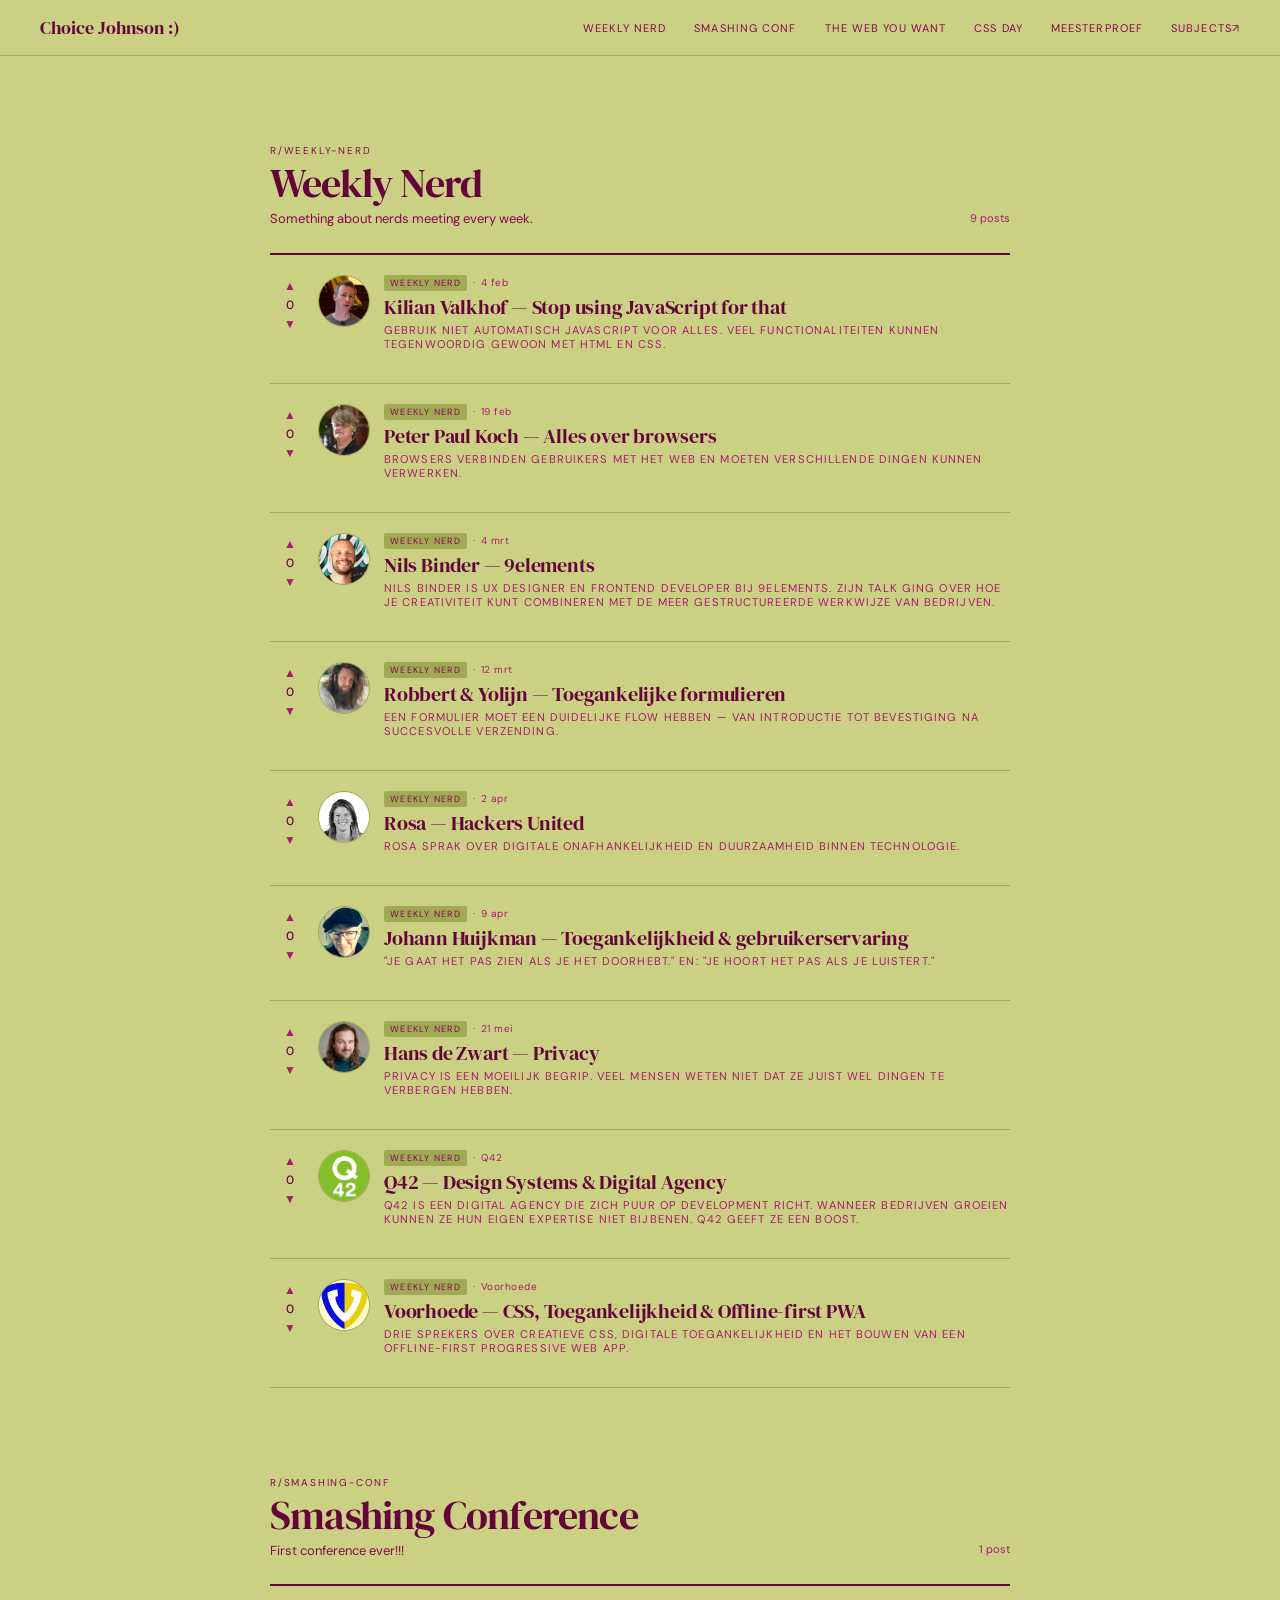
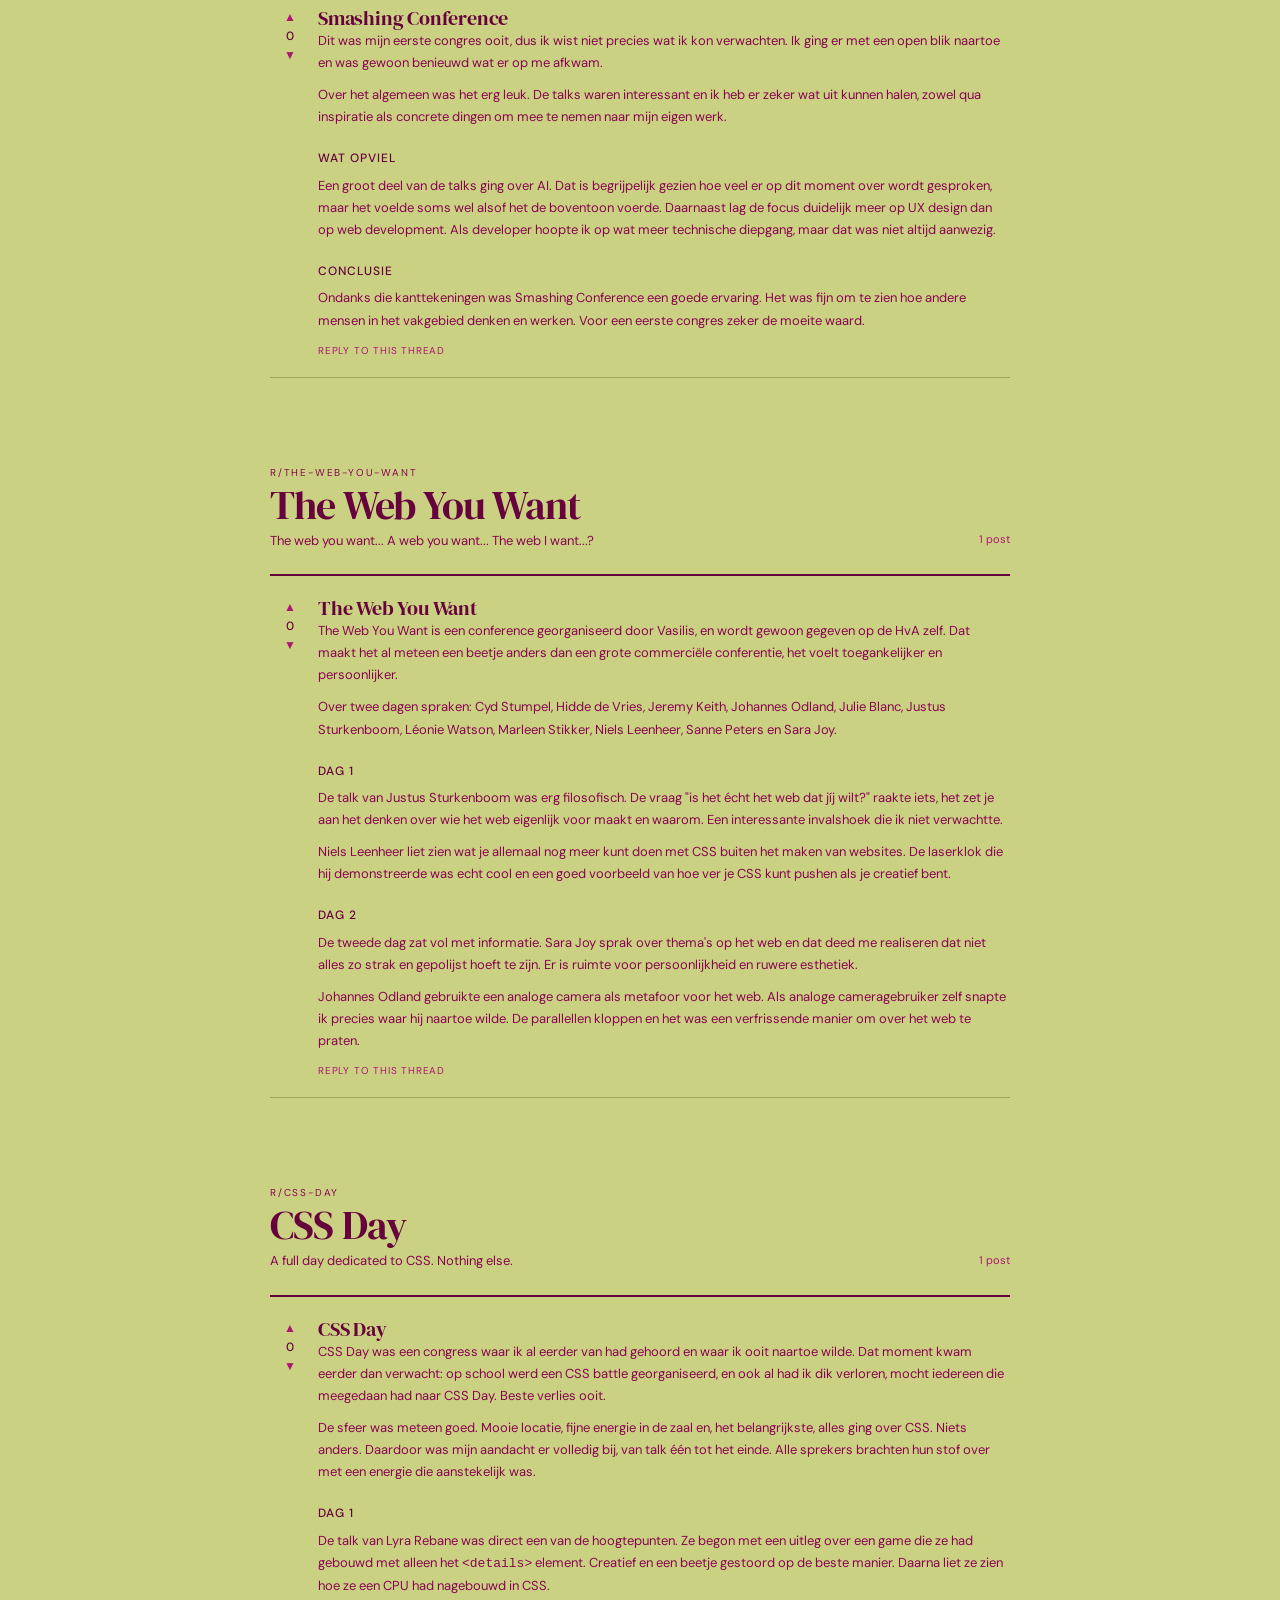
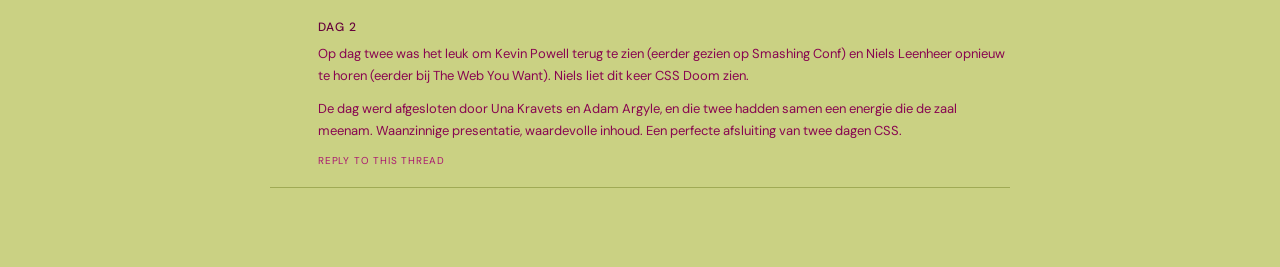
==== commit f5a96f6f: "updates blog" ====
--- a/forum.html
+++ b/forum.html
@@ -12,24 +12,28 @@
 </head>
 <body>
     
+  <input type="checkbox" id="nav-toggle" hidden>
+
   <nav id="nav">
     <a class="nav-logo" href="index.html">Choice Johnson :)</a>
     <div id="nav-links">
       <a class="nav-link" href="#weekly-nerd">Weekly Nerd</a>
       <a class="nav-link" href="#smashing">Smashing Conf</a>
       <a class="nav-link" href="#web-you-want">The Web You Want</a>
-      <a class="nav-link" href="subjects.html">Subjects</a>
+      <a class="nav-link" href="#css-day">CSS Day</a>
+      <a class="nav-link" href="#meesterproef">Meesterproef</a>
+      <a class="nav-link" href="subjects.html">Subjects↗</a>
     </div>
-    <input type="checkbox" id="nav-toggle" hidden>
-    <label for="nav-toggle-mob" id="nav-hamburger" aria-label="Toggle menu"></label>
+    <label for="nav-toggle" id="nav-hamburger" aria-label="Toggle menu"></label>
   </nav>
 
-  <input type="checkbox" id="nav-toggle-mob" hidden>
   <div id="nav-mobile">
     <a class="nav-mobile-link" href="#weekly-nerd">Weekly Nerd</a>
     <a class="nav-mobile-link" href="#smashing">Smashing Conf</a>
     <a class="nav-mobile-link" href="#web-you-want">The Web You Want</a>
-    <a class="nav-mobile-link" href="subjects.html">Subjects</a>
+    <a class="nav-mobile-link" href="#css-day">CSS Day</a>
+    <a class="nav-mobile-link" href="#meesterproef">Meesterproef</a>
+    <a class="nav-mobile-link" href="subjects.html">Subjects↗</a>
   </div>
 
   <main id="forum">
@@ -42,7 +46,7 @@
           <p class="board-desc">Something about nerds meeting every week.</p>
         </div>
         <div class="board-stats">
-          <span>6 posts</span>
+          <span>9 posts</span>
         </div>
       </div>
 
@@ -67,16 +71,15 @@
                     <span class="post-date">4 feb</span>
                   </div>
                   <h3 class="post-title">Kilian Valkhof — Stop using JavaScript for that</h3>
-                  <p class="post-expand-hint"></p>
+                  <p class="post-expand-hint">Gebruik niet automatisch JavaScript voor alles. Veel functionaliteiten kunnen tegenwoordig gewoon met HTML en CSS.</p>
                 </div>
               </div>
             </summary>
             <div class="post-notes">
-              <p>Gebruik niet automatisch JavaScript voor alles. Veel functionaliteiten kunnen tegenwoordig gewoon met HTML en CSS. Hij verwees naar de Rule of Least Power:</p>
               <ol>
-                <li>eerst HTML</li>
-                <li>dan CSS</li>
-                <li>pas daarna JavaScript</li>
+                <li>Eerst HTML</li>
+                <li>Dan CSS</li>
+                <li>Pas daarna JavaScript</li>
               </ol>
               <p>JavaScript is krachtig, maar ook kwetsbaarder en zwaarder voor browsers.</p>
  
@@ -146,12 +149,11 @@
                     <span class="post-date">19 feb</span>
                   </div>
                   <h3 class="post-title">Peter Paul Koch — Alles over browsers</h3>
-                  <p class="post-expand-hint"></p>
+                  <p class="post-expand-hint">Browsers verbinden gebruikers met het web en moeten verschillende dingen kunnen verwerken.</p>
                 </div>
               </div>
             </summary>
             <div class="post-notes">
-              <p>Browsers verbinden gebruikers met het web en moeten verschillende dingen kunnen verwerken:</p>
               <ul>
                 <li>HTML → structuur van een pagina</li>
                 <li>CSS → styling en layout</li>
@@ -248,13 +250,11 @@
                     <span class="post-date">4 mrt</span>
                   </div>
                   <h3 class="post-title">Nils Binder — 9elements</h3>
-                  <p class="post-expand-hint"></p>
+                  <p class="post-expand-hint">Nils Binder is UX designer en frontend developer bij 9elements. Zijn talk ging over hoe je creativiteit kunt combineren met de meer gestructureerde werkwijze van bedrijven.</p>
                 </div>
               </div>
             </summary>
             <div class="post-notes">
-              <p>Nils Binder is UX designer en frontend developer bij 9elements. Zijn talk ging over hoe je creativiteit kunt combineren met de meer gestructureerde werkwijze van bedrijven.</p>
- 
               <h4>Design tools door de jaren heen</h4>
               <p>Vroeger werden websites vaak ontworpen in Adobe Photoshop, wat minder aansloot op hoe websites daadwerkelijk gebouwd werden. Nu wordt veel gewerkt met Figma, wat meer lijkt op hoe CSS werkt omdat het beter inspeelt op layouts en componenten.</p>
               <p>Hij maakte ook een grap dat Tailwind + ChatGPT + Figma de "holy trinity of boredom" is, omdat veel websites daardoor op elkaar gaan lijken.</p>
@@ -319,7 +319,7 @@
                     <span class="post-date">12 mrt</span>
                   </div>
                   <h3 class="post-title">Robbert & Yolijn — Toegankelijke formulieren</h3>
-                  <p class="post-expand-hint"></p>
+                  <p class="post-expand-hint">Een formulier moet een duidelijke flow hebben — van introductie tot bevestiging na succesvolle verzending.</p>
                 </div>
               </div>
             </summary>
@@ -430,13 +430,11 @@
                     <span class="post-date">2 apr</span>
                   </div>
                   <h3 class="post-title">Rosa — Hackers United</h3>
-                  <p class="post-expand-hint"></p>
+                  <p class="post-expand-hint">Rosa sprak over digitale onafhankelijkheid en duurzaamheid binnen technologie.</p>
                 </div>
               </div>
             </summary>
             <div class="post-notes">
-              <p>Rosa sprak over digitale onafhankelijkheid en duurzaamheid binnen technologie.</p>
- 
               <h4>Planned obsolescence</h4>
               <p>Apparaten worden steeds moeilijker te repareren of gaan sneller "verouderd" aanvoelen. Dit zorgt ervoor dat mensen:</p>
               <ul>
@@ -501,12 +499,11 @@
                     <span class="post-date">9 apr</span>
                   </div>
                   <h3 class="post-title">Johann Huijkman — Toegankelijkheid & gebruikerservaring </h3>
-                  <p class="post-expand-hint"></p>
+                  <p class="post-expand-hint">"Je gaat het pas zien als je het doorhebt." En: "Je hoort het pas als je luistert."</p>
                 </div>
               </div>
             </summary>
             <div class="post-notes">
-              <p>"Je gaat het pas zien als je het doorhebt." En: "Je hoort het pas als je luistert."</p>
               <p>De kern van de talk: toegankelijkheid begrijp je pas echt wanneer je luistert naar mensen die er dagelijks mee te maken hebben.</p>
  
               <h4>WCAG principes</h4>
@@ -543,24 +540,270 @@
           </details>
         </div>
       </article>
+      
+      <!-- Post 7 -->
+      <article class="post" id="post-nerd-7">
+        <div class="vote-col">
+          <button class="vote-btn up" aria-label="Upvote" data-post="post-nerd-7" data-dir="up">▲</button>
+          <span class="vote-count" data-post="post-nerd-7">0</span>
+          <button class="vote-btn down" aria-label="Downvote" data-post="post-nerd-7" data-dir="down">▼</button>
+        </div>
+        <div class="post-body">
+          <details class="post-details" name="nerd">
+            <summary class="post-summary">
+              <div class="post-header">
+                <div class="speaker-photo-wrap">
+                    <img src="images/hansdezwart.png" alt="Hans de Zwart">
+                </div>
+                <div class="post-meta-wrap">
+                  <div class="post-meta">
+                    <span class="post-tag">Weekly Nerd</span>
+                    <span class="post-dot">·</span>
+                    <span class="post-date">21 mei</span>
+                  </div>
+                  <h3 class="post-title">Hans de Zwart — Privacy </h3>
+                  <p class="post-expand-hint">Privacy is een moeilijk begrip. Veel mensen weten niet dat ze juist wel dingen te verbergen hebben.</p>
+                </div>
+              </div>
+            </summary>
+            <div class="post-notes">
+              <h4>Privacy</h4>
+              <ul>
+                <li>Individueel recht — jezelf kunnen zijn, je ruimte hebben, met rust gelaten worden</li>
+                <li>Sociaal recht — in elke context anders willen kunnen zijn</li>
+                <li>Democratische noodzaak — autonoom je mening kunnen vormen</li>
+              </ul>
+
+              <p>Wat je wel en niet wilt delen verschilt erg per context. Je deelt dingen met je dokter die je met niemand anders zou willen delen. Je gedraagt je anders bij de familie dan bij je vrienden.</p>
+
+              <p>Helen Nissenbaum: "Privacy moet je zien als contextuele integriteit — er worden geen onverwachte dingen gedeeld met onverwachte partijen."</p>
+
+              <p>Het gaat ook over controle. Je weet niet wat er gebeurt met je gegevens.</p>
+
+              <p>Eigenlijk gewoon common sense over hoe je met elkaar om zou moeten gaan — zo ook doen met (persoons)gegevens. IP-adres is een persoonsgegeven.</p>
+
+              <h4>Grondslagen voor het verwerken van persoonsgegevens</h4>
+              <p>Je moet een reden (grondslag) hebben om persoonsgegevens te gebruiken:</p>
+              <ul>
+                <li>Toestemming — moet vrij en geïnformeerd zijn, en kan worden ingetrokken</li>
+                <li>Noodzakelijk voor het uitvoeren van een overeenkomst</li>
+                <li>Bij een vitaal belang</li>
+                <li>Bij een algemeen belang voor het openbaar gezag</li>
+                <li>Bij een gerechtvaardigd belang</li>
+              </ul>
+              <p>Daarbij geldt <strong>doelbinding</strong>: je mag de data alleen gebruiken voor het doel waarvoor je het verzameld hebt.</p>
+
+              <h4>Rechten van betrokkenen</h4>
+              <ul>
+                <li>Je mag je gegevens inzien, corrigeren en aanvullen</li>
+                <li>Je hebt recht op vergetelheid</li>
+                <li>Je mag je data meenemen naar een andere partij (dataportabiliteit) — veel data is relationeel, wie is de eigenaar?</li>
+              </ul>
+
+              <p>Door de AVG is data over personen niet alleen maar een asset — data over personen is ook een <strong>liability</strong>.</p>
+
+              <h4>Dataminimalisatie</h4>
+              <p>Om aan de wet te voldoen moet je een strategie toepassen van dataminimalisatie: zo min mogelijke gegevens verwerken.</p>
+
+              <h4>Privacy by Design</h4>
+              <p>Hoe kun je de functionaliteit krijgen die je wilt, maar met een garantie van zoveel mogelijk privacy? Vaak met cryptografie en slimme algoritmische oplossingen: hashes, blind signatures, statistical disclosure control, differential privacy, revocable privacy, attribute based credentials, etc.</p>
+              <p>Boek: <em>Privacy by Design</em> — Jaap Henk Hoepman.</p>
+
+              <h4>Privacy op het web</h4>
+              <p>Je bezoek wordt realtime geveild aan andere bedrijven. Zelfs voordat de site geladen is wordt je "profiel" aan de adverteerders verkocht. Is er nog een websitebezoek waarbij Google niet in beeld is? (Google Analytics)</p>
+
+              <p>Meer info: <strong>bitsoffreedom.nl</strong></p>
+            </div>
+            <div class="post-footer">
+              <span class="post-footer-item">Reply to this thread</span>
+            </div>
+          </details>
+        </div>
+      </article>
+
+      <!-- Post 8 -->
+      <article class="post" id="post-nerd-8">
+        <div class="vote-col">
+          <button class="vote-btn up" aria-label="Upvote" data-post="post-nerd-8" data-dir="up">▲</button>
+          <span class="vote-count" data-post="post-nerd-8">0</span>
+          <button class="vote-btn down" aria-label="Downvote" data-post="post-nerd-8" data-dir="down">▼</button>
+        </div>
+        <div class="post-body">
+          <details class="post-details" name="nerd">
+            <summary class="post-summary">
+              <div class="post-header">
+                <div class="speaker-photo-wrap">
+                    <img src="images/qviertwee.png" alt="Q42">
+                </div>
+                <div class="post-meta-wrap">
+                  <div class="post-meta">
+                    <span class="post-tag">Weekly Nerd</span>
+                    <span class="post-dot">·</span>
+                    <span class="post-date">Q42</span>
+                  </div>
+                  <h3 class="post-title">Q42 — Design Systems & Digital Agency</h3>
+                  <p class="post-expand-hint">Q42 is een digital agency die zich puur op development richt. Wanneer bedrijven groeien kunnen ze hun eigen expertise niet bijbenen. Q42 geeft ze een boost.</p>
+                </div>
+              </div>
+            </summary>
+            <div class="post-notes">
+              <h4>Flora — Design System voor Greenchoice</h4>
+              <p>Flora is een design system dat Q42 heeft gemaakt voor Greenchoice. Het bestaande systeem voldeed niet aan de wensen en eisen. Het doel: een design system dat meer gebruikt wordt en de efficiency vergroot.</p>
+
+              <h4>1. Assessment</h4>
+              <p>Eerst een assessment: waarom werkt het niet, wat werkt niet, waar sta je nu, wat is daarvoor nodig? Er werd een framework gemaakt dat het design system opsplitst in vier lagen:</p>
+              <ul>
+                <li>Governance</li>
+                <li>Design language</li>
+                <li>Figma-structuur</li>
+                <li>Front-end implementatie</li>
+              </ul>
+              <p>Daarna een roadmap om de maturity te bepalen. Om alles samen te laten werken: een mental model via Atomic Design. Heel kleine details zijn belangrijk. Onderscheid tussen universal, composite en team-specific composites.</p>
+
+              <h4>2. Grote klanten</h4>
+              <p>Meer stakeholders = meer afhankelijkheden. Voorkom afhankelijkheden door stakeholders zich alleen met problemen te laten bezighouden, niet de oplossingen. Governance wordt prominenter naarmate de afstand tussen business en IT groter is. Veel componenten bleken samen te voegen of te schrappen — minder componenten, meer documentatie.</p>
+
+              <h4>3. Werken met AI</h4>
+              <p>Het verandert heel drastisch, maar: <em>don't hop on the bandwagon</em>. Behandel AI als een peuter — voorbeeld doet volgen.</p>
+              <p><strong>Wanneer wel AI gebruiken:</strong></p>
+              <ul>
+                <li>Bij programmeren voor debuggen</li>
+                <li>Rubber ducking — sparringpartner voor nieuwe ideeën</li>
+                <li>Controle op abstracte onderwerpen (security, performance, onderliggende functionaliteit van tools en frameworks)</li>
+                <li>Boring stuff</li>
+                <li>Herhaaldelijk werk</li>
+              </ul>
+              <p><strong>Wanneer niet:</strong></p>
+              <ul>
+                <li>Als creativiteit vereist is</li>
+                <li>Als je zelf niet weet wat er gebeurt</li>
+                <li>Fun stuff — niet lui worden</li>
+              </ul>
+
+              <h4>4. A to Y</h4>
+              <ul>
+                <li><strong>Make the boundary as small as possible</strong> — out of the box denken, niet alleen op design niveau maar ook in de techniek. Blijven testen ook als je denkt dat je de richtlijnen al volgt.</li>
+                <li><strong>Don't reinvent the wheel</strong> — geen dingen opnieuw doen die al werken. Bijv. het <code>&lt;dialog&gt;</code> element. Geldt ook voor packages (bijv. Embla Carousel). Altijd een goede basis hebben.</li>
+                <li><strong>Remove every excuse</strong> — een audit wees naar de pijnpunten per team en discipline. Toegankelijkheid als default.</li>
+                <li>Align with company strategy</li>
+                <li>Convince leadership</li>
+                <li>Measure success</li>
+              </ul>
+
+              <p>Het resultaat is een design system dat toekomstbestendig is en werkt voor iedereen.</p>
+            </div>
+            <div class="post-footer">
+              <span class="post-footer-item">Reply to this thread</span>
+            </div>
+          </details>
+        </div>
+      </article>
+
+      <!-- Post 9 -->
+      <article class="post" id="post-nerd-9">
+        <div class="vote-col">
+          <button class="vote-btn up" aria-label="Upvote" data-post="post-nerd-9" data-dir="up">▲</button>
+          <span class="vote-count" data-post="post-nerd-9">0</span>
+          <button class="vote-btn down" aria-label="Downvote" data-post="post-nerd-9" data-dir="down">▼</button>
+        </div>
+        <div class="post-body">
+          <details class="post-details" name="nerd">
+            <summary class="post-summary">
+              <div class="post-header">
+                <div class="speaker-photo-wrap">
+                    <img src="images/voorhoede.png" alt="Voorhoede">
+                </div>
+                <div class="post-meta-wrap">
+                  <div class="post-meta">
+                    <span class="post-tag">Weekly Nerd</span>
+                    <span class="post-dot">·</span>
+                    <span class="post-date">Voorhoede</span>
+                  </div>
+                  <h3 class="post-title">Voorhoede — CSS, Toegankelijkheid & Offline-first PWA</h3>
+                  <p class="post-expand-hint">Drie sprekers over creatieve CSS, digitale toegankelijkheid en het bouwen van een offline-first Progressive Web App.</p>
+                </div>
+              </div>
+            </summary>
+            <div class="post-notes">
+
+              <h4>Marleen — Art Power Kyobashi & CSS mix-blend-mode</h4>
+              <p>Als developer kom je niet per se aan het design, maar je kunt wel interessante insteken hebben. Ze liet zien hoe <code>mix-blend-mode</code> in CSS gebruikt kan worden voor creatieve visuele effecten, zoals bij het project Art Power Kyobashi.</p>
+
+              <h4>Peter — Toegankelijkheid & fysieke impact</h4>
+              <p>Senior developer en accessibility specialist. Digitale dingen kunnen fysiek impact hebben op gebruikers — iets om altijd in je achterhoofd te houden bij het bouwen van interfaces.</p>
+
+              <h4>Bas — Offline-first PWA</h4>
+              <p>Bas bouwde een Progressive Web App om liften te inspecteren — offline-first, zodat het ook werkt zonder internetverbinding. Je moet vooraf weten welke data je nodig hebt om bepaalde pagina's te kunnen tonen.</p>
+
+              <h4>1. Kernprincipes</h4>
+              <ul>
+                <li>Start bij geen internet</li>
+                <li>Lokaal opslaan</li>
+              </ul>
+
+              <h4>2. Gebruikersvoordelen</h4>
+              <ul>
+                <li>Altijd toegang</li>
+                <li>Snellere interface (geen wachttijd)</li>
+                <li>Besparing op data en batterij</li>
+              </ul>
+
+              <h4>3. Uitdagingen & oplossingen</h4>
+              <ul>
+                <li>Conflictbeheer</li>
+                <li>Slimme caching & data pruning</li>
+                <li>Duidelijke sync-status (feedback aan de gebruiker)</li>
+              </ul>
+
+              <h4>4. Wanneer kiezen voor offline-first?</h4>
+              <ul>
+                <li>Slechte connectiviteit verwacht</li>
+                <li>Kritieke data-toegang vereist</li>
+                <li>Productiviteits- en field tools</li>
+              </ul>
+
+              <h4>Essentiële webtechnologie</h4>
+              <ol>
+                <li><strong>Service workers & caching</strong> — tussenlaag voor netwerkverzoeken. Cache first voor statisch, network first voor dynamisch.</li>
+                <li><strong>Local storage & databases</strong> — IndexedDB voor complexe structuren, localStorage voor simpele key-values.</li>
+                <li><strong>Synchronisatieframeworks (optioneel)</strong> — Firebase Firestore, AWS AppSync of Realm automatiseren het opslaan. Vaak gebruiken ze een API ervoor.</li>
+              </ol>
+
+              <h4>Implementatie best practices</h4>
+              <ol>
+                <li>Progressive enhancement</li>
+                <li>Cache validation</li>
+                <li>Background sync — zet dingen klaar wanneer je offline bent, en zodra je online bent laad het op. De app synchroniseert zonder te storen zodra de verbinding herstelt.</li>
+                <li>Error handling & retries</li>
+                <li>Performance optimisation</li>
+              </ol>
+
+              <p>Tip: in DevTools kun je dingen downloaden voor offline gebruik (onder Application — bewerken als admin).</p>
+            </div>
+            <div class="post-footer">
+              <span class="post-footer-item">Reply to this thread</span>
+            </div>
+          </details>
+        </div>
+      </article>
 
     </section>
 
-    <!-- 
+    <!--
          SMASHING CONF -->
     <section class="board" id="smashing">
       <div class="board-header">
         <div class="board-meta">
           <span class="board-tag">r/smashing-conf</span>
           <h2 class="board-title">Smashing Conference</h2>
-          <p class="board-desc">Two days. A lot of talks. Here's what happened.</p>
+          <p class="board-desc">First conference ever!!!</p>
         </div>
         <div class="board-stats">
-          <span>2 posts</span>
+          <span>1 post</span>
         </div>
       </div>
 
-      <!-- Day 1 -->
+      <!-- Combined -->
       <article class="post" id="post-smashing-1">
         <div class="vote-col">
           <button class="vote-btn up" aria-label="Upvote" data-post="post-smashing-1" data-dir="up">▲</button>
@@ -568,37 +811,21 @@
           <button class="vote-btn down" aria-label="Downvote" data-post="post-smashing-1" data-dir="down">▼</button>
         </div>
         <div class="post-body">
-          <div class="post-meta">
+          <!-- <div class="post-meta">
             <span class="post-tag">Smashing Conf</span>
             <span class="post-dot">·</span>
-            <span class="post-date">Day 1</span>
-          </div>
-          <h3 class="post-title">Day 1</h3>
+            <span class="post-date">Dag 1 &amp; 2</span>
+          </div> -->
+          <h3 class="post-title">Smashing Conference</h3>
           <div class="post-notes">
-            <p>Lorem ipsum dolor sit amet consectetur adipisicing elit. Amet, ex ea deleniti doloribus repellat quis facere architecto? Possimus, officia repudiandae quisquam harum unde perspiciatis! Ullam officiis labore porro ratione perferendis.</p>
-          </div>
-          <div class="post-footer">
-            <span class="post-footer-item">Reply to this thread</span>
-          </div>
-        </div>
-      </article>
-
-      <!-- Day 2 -->
-      <article class="post" id="post-smashing-2">
-        <div class="vote-col">
-          <button class="vote-btn up" aria-label="Upvote" data-post="post-smashing-2" data-dir="up">▲</button>
-          <span class="vote-count" data-post="post-smashing-2">0</span>
-          <button class="vote-btn down" aria-label="Downvote" data-post="post-smashing-2" data-dir="down">▼</button>
-        </div>
-        <div class="post-body">
-          <div class="post-meta">
-            <span class="post-tag">Smashing Conf</span>
-            <span class="post-dot">·</span>
-            <span class="post-date">Day 2</span>
-          </div>
-          <h3 class="post-title">Day 2</h3>
-          <div class="post-notes">
-            <p>Lorem ipsum, dolor sit amet consectetur adipisicing elit. Ad dolorum repudiandae nihil nemo, atque animi reiciendis odio dolores possimus similique adipisci esse incidunt eveniet error molestias, eius quos quaerat repellat.</p>
+            <p>Dit was mijn eerste congres ooit, dus ik wist niet precies wat ik kon verwachten. Ik ging er met een open blik naartoe en was gewoon benieuwd wat er op me afkwam.</p>
+            <p>Over het algemeen was het erg leuk. De talks waren interessant en ik heb er zeker wat uit kunnen halen, zowel qua inspiratie als concrete dingen om mee te nemen naar mijn eigen werk.</p>
+
+            <h4>Wat opviel</h4>
+            <p>Een groot deel van de talks ging over AI. Dat is begrijpelijk gezien hoe veel er op dit moment over wordt gesproken, maar het voelde soms wel alsof het de boventoon voerde. Daarnaast lag de focus duidelijk meer op UX design dan op web development. Als developer hoopte ik op wat meer technische diepgang, maar dat was niet altijd aanwezig.</p>
+
+            <h4>Conclusie</h4>
+            <p>Ondanks die kanttekeningen was Smashing Conference een goede ervaring. Het was fijn om te zien hoe andere mensen in het vakgebied denken en werken. Voor een eerste congres zeker de moeite waard.</p>
           </div>
           <div class="post-footer">
             <span class="post-footer-item">Reply to this thread</span>
@@ -615,14 +842,13 @@
         <div class="board-meta">
           <span class="board-tag">r/the-web-you-want</span>
           <h2 class="board-title">The Web You Want</h2>
-          <p class="board-desc">But is it really the web YOU want...</p>
+          <p class="board-desc">The web you want... A web you want... The web I want...?</p>
         </div>
         <div class="board-stats">
-          <span>2 posts</span>
+          <span>1 post</span>
         </div>
       </div>
 
-      <!-- Day 1 -->
       <article class="post" id="post-web-1">
         <div class="vote-col">
           <button class="vote-btn up" aria-label="Upvote" data-post="post-web-1" data-dir="up">▲</button>
@@ -630,14 +856,23 @@
           <button class="vote-btn down" aria-label="Downvote" data-post="post-web-1" data-dir="down">▼</button>
         </div>
         <div class="post-body">
-          <div class="post-meta">
+          <!-- <div class="post-meta">
             <span class="post-tag">The Web You Want</span>
             <span class="post-dot">·</span>
-            <span class="post-date">Day 1</span>
-          </div>
-          <h3 class="post-title">Day 1</h3>
+            <span class="post-date">Dag 1 &amp; 2</span>
+          </div> -->
+          <h3 class="post-title">The Web You Want</h3>
           <div class="post-notes">
-            <p>Lorem ipsum dolor, sit amet consectetur adipisicing elit. Accusamus, quam earum iusto inventore iste natus quibusdam architecto veniam sit repellendus, qui blanditiis fuga suscipit delectus sint eligendi necessitatibus accusantium veritatis.</p>
+            <p>The Web You Want is een conference georganiseerd door Vasilis, en wordt gewoon gegeven op de HvA zelf. Dat maakt het al meteen een beetje anders dan een grote commerciële conferentie, het voelt toegankelijker en persoonlijker.</p>
+            <p>Over twee dagen spraken: Cyd Stumpel, Hidde de Vries, Jeremy Keith, Johannes Odland, Julie Blanc, Justus Sturkenboom, Léonie Watson, Marleen Stikker, Niels Leenheer, Sanne Peters en Sara Joy.</p>
+
+            <h4>Dag 1</h4>
+            <p>De talk van Justus Sturkenboom was erg filosofisch. De vraag "is het écht het web dat jíj wilt?" raakte iets, het zet je aan het denken over wie het web eigenlijk voor maakt en waarom. Een interessante invalshoek die ik niet verwachtte.</p>
+            <p>Niels Leenheer liet zien wat je allemaal nog meer kunt doen met CSS buiten het maken van websites. De laserklok die hij demonstreerde was echt cool en een goed voorbeeld van hoe ver je CSS kunt pushen als je creatief bent.</p>
+
+            <h4>Dag 2</h4>
+            <p>De tweede dag zat vol met informatie. Sara Joy sprak over thema's op het web en dat deed me realiseren dat niet alles zo strak en gepolijst hoeft te zijn. Er is ruimte voor persoonlijkheid en ruwere esthetiek.</p>
+            <p>Johannes Odland gebruikte een analoge camera als metafoor voor het web. Als analoge cameragebruiker zelf snapte ik precies waar hij naartoe wilde. De parallellen kloppen en het was een verfrissende manier om over het web te praten.</p>
           </div>
           <div class="post-footer">
             <span class="post-footer-item">Reply to this thread</span>
@@ -645,25 +880,46 @@
         </div>
       </article>
 
-      <!-- Day 2 -->
-      <article class="post post--locked" id="post-web-2" aria-disabled="true">
-        <div class="vote-col">
-          <button class="vote-btn up" aria-label="Upvote" disabled>▲</button>
-          <span class="vote-count">–</span>
-          <button class="vote-btn down" aria-label="Downvote" disabled>▼</button>
-        </div>
-        <div class="post-body">
-          <div class="post-meta">
-            <span class="post-tag">The Web You Want</span>
+    </section>
+
+    <section class="board" id="css-day">
+      <div class="board-header">
+        <div class="board-meta">
+          <span class="board-tag">r/css-day</span>
+          <h2 class="board-title">CSS Day</h2>
+          <p class="board-desc">A full day dedicated to CSS. Nothing else.</p>
+        </div>
+        <div class="board-stats">
+          <span>1 post</span>
+        </div>
+      </div>
+
+      <article class="post" id="post-css-day-1">
+        <div class="vote-col">
+          <button class="vote-btn up" aria-label="Upvote" data-post="post-css-day-1" data-dir="up">▲</button>
+          <span class="vote-count" data-post="post-css-day-1">0</span>
+          <button class="vote-btn down" aria-label="Downvote" data-post="post-css-day-1" data-dir="down">▼</button>
+        </div>
+        <div class="post-body">
+          <!-- <div class="post-meta">
+            <span class="post-tag">CSS Day</span>
             <span class="post-dot">·</span>
-            <span class="post-date">Day 2</span>
-          </div>
-          <h3 class="post-title">Day 2</h3>
-          <div class="post-notes post-notes--locked">
-            <p class="locked-msg">...</p>
+            <span class="post-date">CSS Day</span>
+          </div> -->
+          <h3 class="post-title">CSS Day</h3>
+          <div class="post-notes">
+            <p>CSS Day was een congress waar ik al eerder van had gehoord en waar ik ooit naartoe wilde. Dat moment kwam eerder dan verwacht: op school werd een CSS battle georganiseerd, en ook al had ik dik verloren, mocht iedereen die meegedaan had naar CSS Day. Beste verlies ooit.</p>
+            <p>De sfeer was meteen goed. Mooie locatie, fijne energie in de zaal en, het belangrijkste, alles ging over CSS. Niets anders. Daardoor was mijn aandacht er volledig bij, van talk één tot het einde. Alle sprekers brachten hun stof over met een energie die aanstekelijk was.</p>
+
+            <h4>Dag 1 </h4>
+            <p>De talk van Lyra Rebane was direct een van de hoogtepunten. Ze begon met een uitleg over een game die ze had gebouwd met alleen het <code>&lt;details&gt;</code> element. Creatief en een beetje gestoord op de beste manier. Daarna liet ze zien hoe ze een CPU had nagebouwd in CSS.</p>
+
+            <h4>Dag 2 </h4>
+            <p>Op dag twee was het leuk om Kevin Powell terug te zien (eerder gezien op Smashing Conf) en Niels Leenheer opnieuw te horen (eerder bij The Web You Want). Niels liet dit keer CSS Doom zien.</p>
+            <p>De dag werd afgesloten door Una Kravets en Adam Argyle, en die twee hadden samen een energie die de zaal meenam. Waanzinnige presentatie, waardevolle inhoud. Een perfecte afsluiting van twee dagen CSS.</p>
           </div>
           <div class="post-footer">
-            <span class="post-footer-item">meow</span>
+            <span class="post-footer-item">Reply to this thread</span>
           </div>
         </div>
       </article>
--- a/styles/forum.css
+++ b/styles/forum.css
@@ -58,7 +58,7 @@
   border-bottom: 1px solid var(--color-border-nav);
   display: flex;
   align-items: center;
-  padding: 0 24px;
+  padding: 0 16px;
   gap: 24px;
 }
 
@@ -68,16 +68,17 @@
   color: var(--color-text);
   white-space: nowrap;
   flex-shrink: 0;
-  transition: opacity 0.15s;
-}
-
-.nav-logo:hover { opacity: 0.6; }
+}
+
+.nav-logo:hover {
+  opacity: 0.6;
+}
 
 #nav-links {
+  flex: 1;
   display: none;
-  flex: 1;
   justify-content: flex-end;
-  gap: 24px;
+  gap: 28px;
 }
 
 .nav-link {
@@ -88,17 +89,21 @@
   transition: color 0.15s;
 }
 
-.nav-link:hover { color: var(--color-text); }
+.nav-link:hover,
+.nav-link.active {
+  color: var(--color-text);
+}
 
 #nav-hamburger {
   display: block;
   font-size: 18px;
   cursor: pointer;
   color: var(--color-text);
+  padding: 4px;
   margin-left: auto;
   line-height: 1;
-  padding: 4px;
-}
+}
+
 
 #nav-mobile {
   display: none;
@@ -110,17 +115,17 @@
   flex-direction: column;
 }
 
-#nav-toggle-mob:checked ~ #nav-mobile {
+#nav-toggle:checked ~ #nav-mobile {
   display: flex;
 }
 
 #nav-hamburger::before {
-    content: '☰';
-  }
-  
-  #nav-toggle-mob:checked ~ nav #nav-hamburger::before {
-    content: '✕';
-  }
+  content: '☰';
+}
+
+#nav-toggle:checked ~ nav #nav-hamburger::before {
+  content: '✕';
+}
 
 .nav-mobile-link {
   padding: 14px 24px;
@@ -362,6 +367,27 @@
   margin-top: 10px;
 }
 
+.post-notes h4 {
+  font-family: var(--font-sans);
+  font-size: 12px;
+  font-weight: 500;
+  letter-spacing: 0.08em;
+  text-transform: uppercase;
+  color: var(--color-text);
+  margin-top: 20px;
+  margin-bottom: 6px;
+}
+
+.post-notes ul,
+.post-notes ol {
+  padding-left: 20px;
+  margin-top: 6px;
+}
+
+.post-notes li {
+  margin-bottom: 4px;
+}
+
 
 .locked-msg {
   font-size: 12px;
@@ -432,7 +458,7 @@
 }
 
 @media (min-width: 1024px) {
-  #nav { padding: 0; max-width: calc(var(--content-max) + 80px); margin: 0 auto; }
+  #nav { padding: 0 40px; }
   #forum { padding: 0 0 80px; }
   #footer { padding: 32px 0; }
 }
@@ -478,29 +504,17 @@
   content: 'Click to close ↑';
 } */
 
+.post-expand-hint {
+  font-size: .7em;
+}
+/* 
 .post-details[open] .post-expand-hint::after {
-  content: ' ↑';
+  content: ' — Close post ↑';
 }
 
 .post-details:not([open]) .post-expand-hint::after {
-  content: ' ↓';
-}
-
-.post-expand-hint {
-  font-size: 0;
-}
-
-.post-expand-hint::before {
-  font-size: 10px;
-}
-
-.post-details[open] .post-expand-hint::before {
-  content: 'Close post';
-}
-
-.post-details:not([open]) .post-expand-hint::before {
-  content: 'Expand post';
-}
+  content: ' — Expand post ↓';
+} */
 
 .post-details .post-notes,
 .post-details .post-footer {
